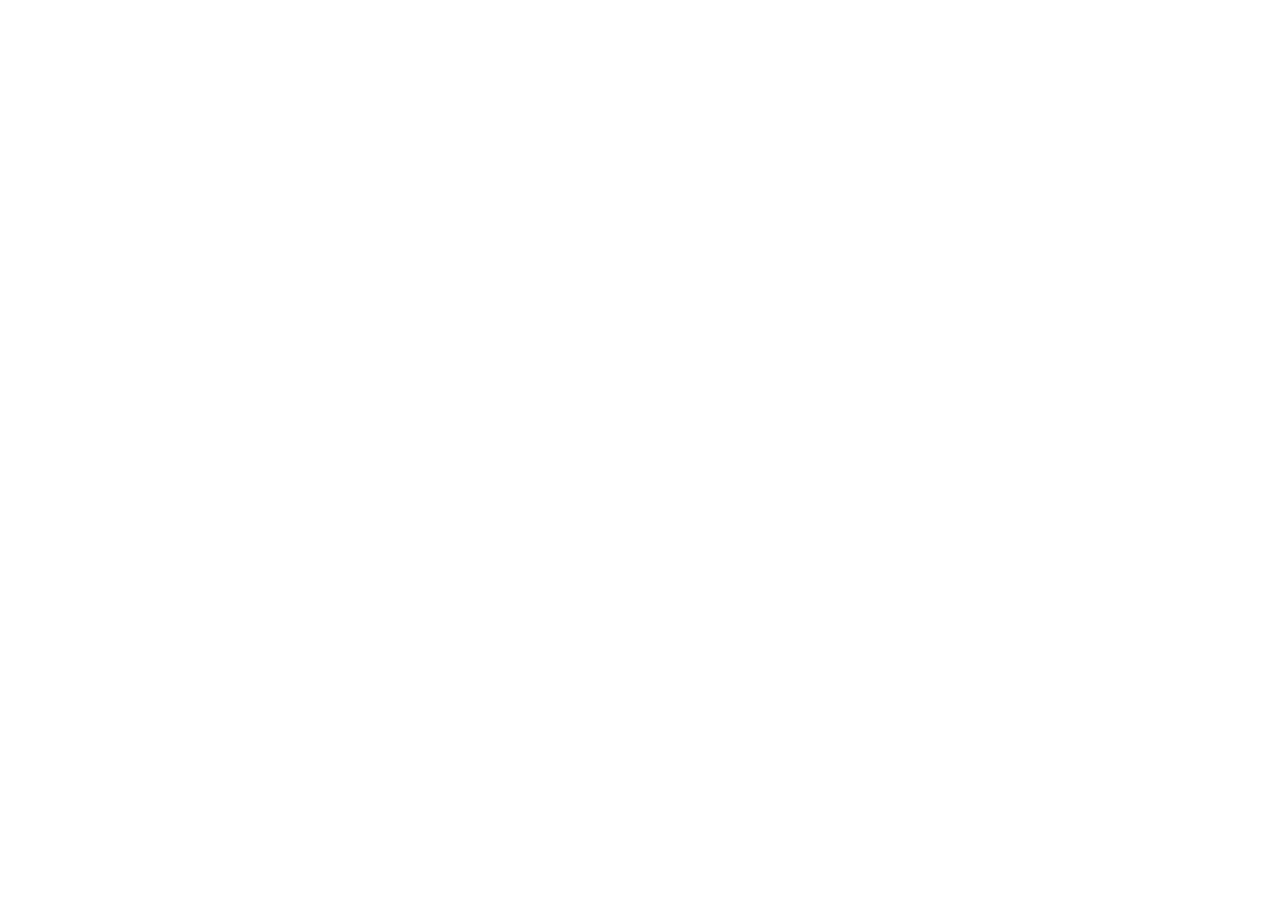
==== index.html @ edb7828b "Página principal e README" ====
<!doctype html>
<html lang="pt-BR">
<head>
  <meta charset="utf-8">
  <meta name="viewport" content="width=device-width, initial-scale=1, viewport-fit=cover">
  <meta name="theme-color" content="#1b2433">
  <title>Ludo de Sofá</title>
  <link rel="preconnect" href="https://fonts.googleapis.com">
  <link rel="stylesheet" href="https://fonts.googleapis.com/css2?family=Fredoka:wght@500;600;700&family=Nunito:wght@500;700;800&display=swap">
  <link rel="stylesheet" href="css/estilo.css">
</head>
<body>

<!-- ============ INÍCIO (computador/TV) ============ -->
<section id="inicio" class="tela" hidden>
  <div class="inicio-card">
    <div class="cores4"><span style="background:var(--red)"></span><span style="background:var(--green)"></span><span style="background:var(--yellow)"></span><span style="background:var(--blue)"></span></div>
    <h1>Ludo de Sofá</h1>
    <p>O tabuleiro fica nesta tela. Cada jogador lê o QR code com o celular, escolhe uma cor e usa o celular como controle.</p>
    <div class="linha-btns"><button class="btn grande" id="btn-criar">Criar sala</button></div>
    <p class="aviso" id="aviso-local" hidden>Você abriu o arquivo direto do computador. O celular só consegue entrar quando o jogo estiver publicado (GitHub Pages) ou servido pela rede. Veja o README.</p>
  </div>
</section>

<!-- ============ MESA (computador/TV) ============ -->
<section id="mesa" class="tela" hidden>

  <!-- sala de espera -->
  <div id="sala">
    <div class="qr-card">
      <span class="rotulo">Aponte a câmera do celular</span>
      <div class="qr" id="qr"><span class="aviso">Abrindo a sala…</span></div>
      <span class="rotulo">Sala</span>
      <span class="codigo" id="codigo">····</span>
      <span class="link" id="link"></span>
    </div>
    <div class="sala-info">
      <h2>Leia o QR code e escolha sua cor</h2>
      <div class="vagas" id="vagas"></div>
      <div class="linha-btns">
        <button class="btn grande" id="btn-comecar" disabled>Começar partida</button>
        <span class="aviso" id="dica-comecar">Precisa de pelo menos 2 jogadores.</span>
      </div>
      <p class="aviso" id="status-mesa">Conectando ao servidor de salas…</p>
    </div>
  </div>

  <!-- jogo -->
  <div id="jogo" hidden>
    <div class="tabuleiro-box"><svg id="svg" viewBox="0 0 15 15" role="img" aria-label="Tabuleiro de Ludo"></svg></div>
    <div class="painel">
      <div class="dado-box">
        <span class="quem" id="quem">Vez do Vermelho</span>
        <div class="dado" id="dado-mesa"><i></i><i></i><i></i><i></i><i></i><i></i><i></i><i></i><i></i></div>
        <p class="msg" id="msg-mesa"></p>
        <button class="btn" id="btn-rolar-local" hidden>Girar dado</button>
      </div>
      <div class="jogadores" id="jogadores"></div>
      <div class="qr-mini" id="qr-mini" hidden><div id="qr2"></div><span>Caiu a conexão de alguém? É só ler este QR code de novo com o mesmo celular.</span></div>
      <div class="linha-btns">
        <button class="btn vazado" id="btn-qr">Mostrar QR code</button>
        <button class="btn vazado" id="btn-nova">Voltar à sala</button>
      </div>
    </div>
  </div>

  <!-- fim -->
  <div class="sobreposto" id="fim" hidden>
    <div class="podio">
      <h2>Fim de jogo!</h2>
      <ol id="ranking"></ol>
      <button class="btn grande" id="btn-denovo" style="background:var(--tinta);color:var(--papel)">Jogar de novo</button>
    </div>
  </div>
</section>

<!-- ============ CONTROLE (celular) ============ -->
<section id="controle" class="tela" hidden>
  <div class="topo"><h2 id="c-titulo">Ludo de Sofá</h2><span class="status-rede" id="c-rede">Conectando</span></div>

  <div id="c-conectando" class="centro">
    <div class="dado rolando"><i class="on"></i><i></i><i class="on"></i><i></i><i class="on"></i><i></i><i class="on"></i><i></i><i class="on"></i></div>
    <p class="msg" id="c-conectando-msg">Entrando na sala…</p>
  </div>

  <div id="c-escolher" hidden>
    <p class="msg" style="margin-bottom:12px">Escolha sua cor</p>
    <div class="cores-btns" id="c-cores"></div>
    <p class="espera" id="c-escolher-aviso" style="margin-top:14px"></p>
  </div>

  <div id="c-aguardando" hidden>
    <div class="cartao-cor" id="c-cartao-sala"><span>Você é o</span><h2 id="c-nome-sala"></h2></div>
    <div class="centro"><p class="msg">Esperando o tabuleiro começar a partida…</p><p class="aviso" id="c-qtd"></p></div>
    <button class="btn vazado" id="c-trocar" style="width:100%">Trocar de cor</button>
  </div>

  <div id="c-jogando" hidden>
    <div style="display:grid;gap:18px">
      <div class="cartao-cor" id="c-cartao"><h2 id="c-nome"></h2><span class="msg" id="c-msg"></span></div>
      <button class="botao-dado" id="c-rolar" disabled>
        <div class="dado" id="dado-celular"><i></i><i></i><i></i><i></i><i></i><i></i><i></i><i></i><i></i></div>
        <span id="c-rolar-txt">Girar dado</span>
      </button>
      <div class="pinos" id="c-pinos"></div>
    </div>
  </div>

  <div id="c-fim" hidden class="centro">
    <h2 id="c-fim-titulo">Fim de jogo!</h2>
    <p class="msg" id="c-fim-msg"></p>
    <p class="aviso">Aguarde o tabuleiro começar outra partida.</p>
  </div>
</section>

<script src="https://cdn.jsdelivr.net/npm/peerjs@1.5.4/dist/peerjs.min.js"></script>
<script src="https://cdn.jsdelivr.net/npm/qrcode-generator@1.4.4/qrcode.js"></script>
<script src="js/regras.js"></script>
<script src="js/comum.js"></script>
<script src="js/mesa.js"></script>
<script src="js/controle.js"></script>
<script src="js/app.js"></script>
</body>
</html>
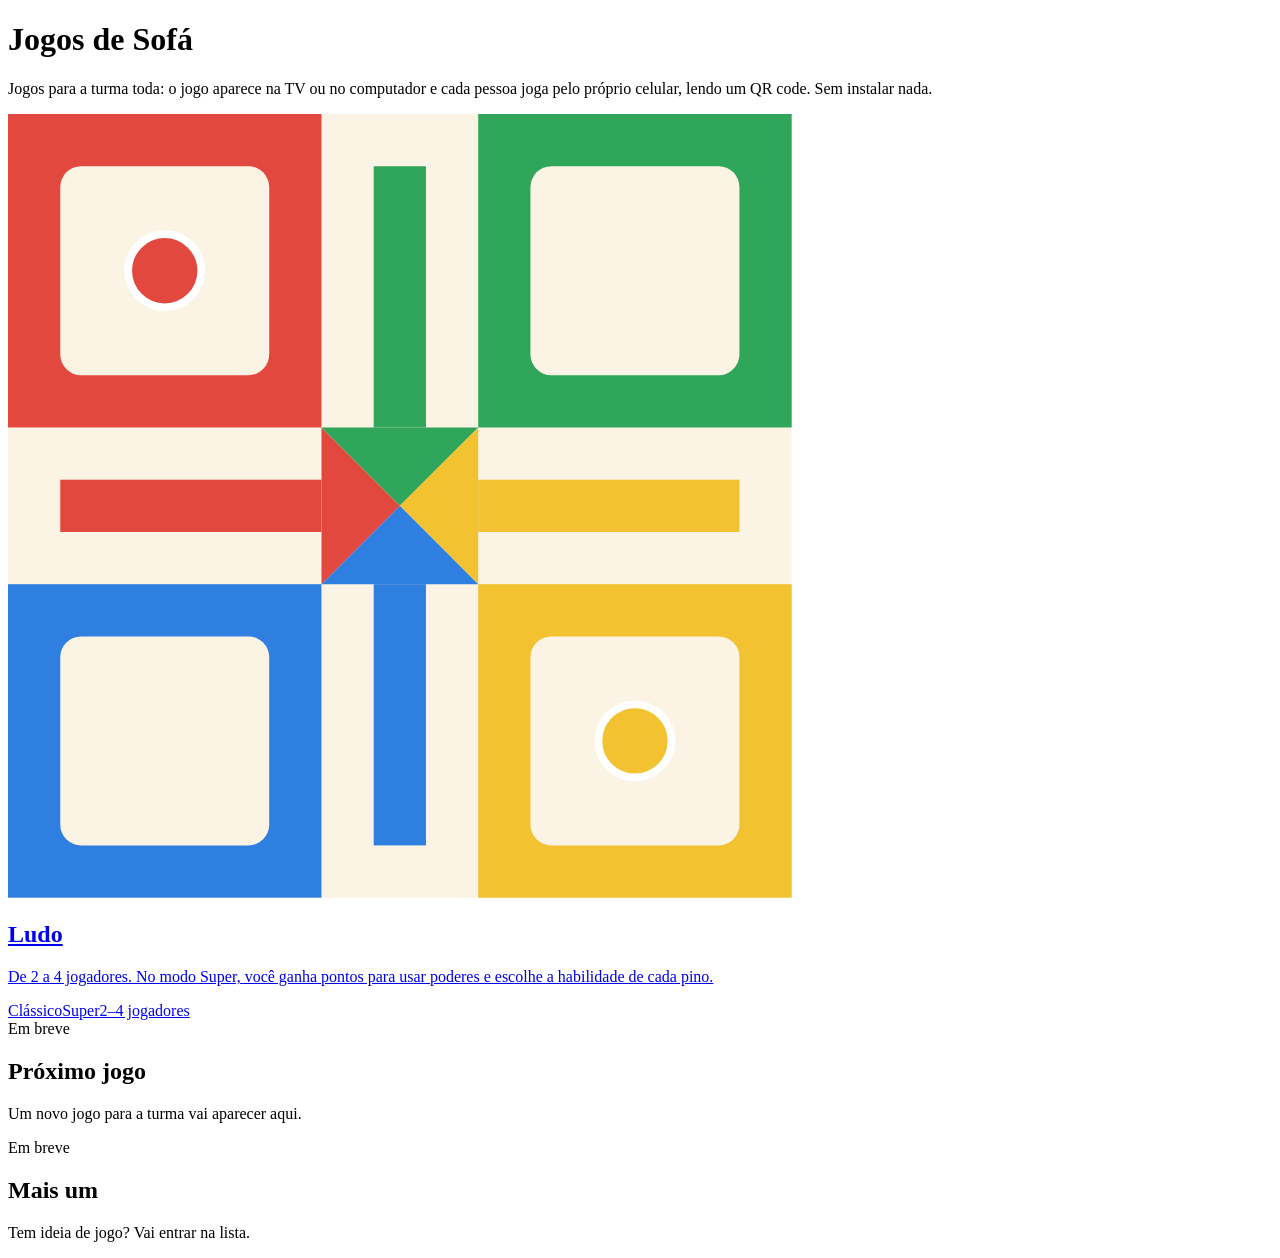
==== commit a0a5a97a: "Página inicial Jogos de Sofá e README" ====
--- a/index.html
+++ b/index.html
@@ -4,121 +4,50 @@
   <meta charset="utf-8">
   <meta name="viewport" content="width=device-width, initial-scale=1, viewport-fit=cover">
   <meta name="theme-color" content="#1b2433">
-  <title>Ludo de Sofá</title>
+  <title>Jogos de Sofá</title>
   <link rel="preconnect" href="https://fonts.googleapis.com">
   <link rel="stylesheet" href="https://fonts.googleapis.com/css2?family=Fredoka:wght@500;600;700&family=Nunito:wght@500;700;800&display=swap">
-  <link rel="stylesheet" href="css/estilo.css">
+  <link rel="stylesheet" href="comum/base.css">
 </head>
 <body>
+<main class="home">
+  <header class="home-topo">
+    <div class="cores4"><span style="background:var(--red)"></span><span style="background:var(--green)"></span><span style="background:var(--yellow)"></span><span style="background:var(--blue)"></span></div>
+    <h1>Jogos de Sofá</h1>
+    <p>Jogos para a turma toda: o jogo aparece na TV ou no computador e cada pessoa joga pelo próprio celular, lendo um QR code. Sem instalar nada.</p>
+  </header>
 
-<!-- ============ INÍCIO (computador/TV) ============ -->
-<section id="inicio" class="tela" hidden>
-  <div class="inicio-card">
-    <div class="cores4"><span style="background:var(--red)"></span><span style="background:var(--green)"></span><span style="background:var(--yellow)"></span><span style="background:var(--blue)"></span></div>
-    <h1>Ludo de Sofá</h1>
-    <p>O tabuleiro fica nesta tela. Cada jogador lê o QR code com o celular, escolhe uma cor e usa o celular como controle.</p>
-    <div class="linha-btns"><button class="btn grande" id="btn-criar">Criar sala</button></div>
-    <p class="aviso" id="aviso-local" hidden>Você abriu o arquivo direto do computador. O celular só consegue entrar quando o jogo estiver publicado (GitHub Pages) ou servido pela rede. Veja o README.</p>
-  </div>
-</section>
-
-<!-- ============ MESA (computador/TV) ============ -->
-<section id="mesa" class="tela" hidden>
-
-  <!-- sala de espera -->
-  <div id="sala">
-    <div class="qr-card">
-      <span class="rotulo">Aponte a câmera do celular</span>
-      <div class="qr" id="qr"><span class="aviso">Abrindo a sala…</span></div>
-      <span class="rotulo">Sala</span>
-      <span class="codigo" id="codigo">····</span>
-      <span class="link" id="link"></span>
+  <section class="jogos" aria-label="Jogos">
+    <a class="jogo" href="ludo/">
+      <div class="capa">
+        <svg viewBox="0 0 15 15" width="62%" aria-hidden="true">
+          <rect width="15" height="15" fill="#fbf3e4"/>
+          <rect width="6" height="6" fill="#e2483d"/><rect x="9" width="6" height="6" fill="#2fa65a"/>
+          <rect y="9" width="6" height="6" fill="#2f7fe0"/><rect x="9" y="9" width="6" height="6" fill="#f2c230"/>
+          <rect x="1" y="1" width="4" height="4" rx=".4" fill="#fbf3e4"/><rect x="10" y="1" width="4" height="4" rx=".4" fill="#fbf3e4"/>
+          <rect x="1" y="10" width="4" height="4" rx=".4" fill="#fbf3e4"/><rect x="10" y="10" width="4" height="4" rx=".4" fill="#fbf3e4"/>
+          <polygon points="6,6 6,9 7.5,7.5" fill="#e2483d"/><polygon points="6,6 9,6 7.5,7.5" fill="#2fa65a"/>
+          <polygon points="9,6 9,9 7.5,7.5" fill="#f2c230"/><polygon points="6,9 9,9 7.5,7.5" fill="#2f7fe0"/>
+          <rect x="1" y="7" width="5" height="1" fill="#e2483d"/><rect x="7" y="1" width="1" height="5" fill="#2fa65a"/>
+          <rect x="9" y="7" width="5" height="1" fill="#f2c230"/><rect x="7" y="9" width="1" height="5" fill="#2f7fe0"/>
+          <circle cx="3" cy="3" r=".7" fill="#e2483d" stroke="#fff" stroke-width=".15"/><circle cx="12" cy="12" r=".7" fill="#f2c230" stroke="#fff" stroke-width=".15"/>
+        </svg>
+      </div>
+      <h2>Ludo</h2>
+      <p>De 2 a 4 jogadores. No modo Super, você ganha pontos para usar poderes e escolhe a habilidade de cada pino.</p>
+      <div class="tags"><span class="tag">Clássico</span><span class="tag super">Super</span><span class="tag">2–4 jogadores</span></div>
+    </a>
+    <div class="jogo breve" aria-disabled="true">
+      <div class="capa">Em breve</div>
+      <h2>Próximo jogo</h2>
+      <p>Um novo jogo para a turma vai aparecer aqui.</p>
     </div>
-    <div class="sala-info">
-      <h2>Leia o QR code e escolha sua cor</h2>
-      <div class="vagas" id="vagas"></div>
-      <div class="linha-btns">
-        <button class="btn grande" id="btn-comecar" disabled>Começar partida</button>
-        <span class="aviso" id="dica-comecar">Precisa de pelo menos 2 jogadores.</span>
-      </div>
-      <p class="aviso" id="status-mesa">Conectando ao servidor de salas…</p>
+    <div class="jogo breve" aria-disabled="true">
+      <div class="capa">Em breve</div>
+      <h2>Mais um</h2>
+      <p>Tem ideia de jogo? Vai entrar na lista.</p>
     </div>
-  </div>
-
-  <!-- jogo -->
-  <div id="jogo" hidden>
-    <div class="tabuleiro-box"><svg id="svg" viewBox="0 0 15 15" role="img" aria-label="Tabuleiro de Ludo"></svg></div>
-    <div class="painel">
-      <div class="dado-box">
-        <span class="quem" id="quem">Vez do Vermelho</span>
-        <div class="dado" id="dado-mesa"><i></i><i></i><i></i><i></i><i></i><i></i><i></i><i></i><i></i></div>
-        <p class="msg" id="msg-mesa"></p>
-        <button class="btn" id="btn-rolar-local" hidden>Girar dado</button>
-      </div>
-      <div class="jogadores" id="jogadores"></div>
-      <div class="qr-mini" id="qr-mini" hidden><div id="qr2"></div><span>Caiu a conexão de alguém? É só ler este QR code de novo com o mesmo celular.</span></div>
-      <div class="linha-btns">
-        <button class="btn vazado" id="btn-qr">Mostrar QR code</button>
-        <button class="btn vazado" id="btn-nova">Voltar à sala</button>
-      </div>
-    </div>
-  </div>
-
-  <!-- fim -->
-  <div class="sobreposto" id="fim" hidden>
-    <div class="podio">
-      <h2>Fim de jogo!</h2>
-      <ol id="ranking"></ol>
-      <button class="btn grande" id="btn-denovo" style="background:var(--tinta);color:var(--papel)">Jogar de novo</button>
-    </div>
-  </div>
-</section>
-
-<!-- ============ CONTROLE (celular) ============ -->
-<section id="controle" class="tela" hidden>
-  <div class="topo"><h2 id="c-titulo">Ludo de Sofá</h2><span class="status-rede" id="c-rede">Conectando</span></div>
-
-  <div id="c-conectando" class="centro">
-    <div class="dado rolando"><i class="on"></i><i></i><i class="on"></i><i></i><i class="on"></i><i></i><i class="on"></i><i></i><i class="on"></i></div>
-    <p class="msg" id="c-conectando-msg">Entrando na sala…</p>
-  </div>
-
-  <div id="c-escolher" hidden>
-    <p class="msg" style="margin-bottom:12px">Escolha sua cor</p>
-    <div class="cores-btns" id="c-cores"></div>
-    <p class="espera" id="c-escolher-aviso" style="margin-top:14px"></p>
-  </div>
-
-  <div id="c-aguardando" hidden>
-    <div class="cartao-cor" id="c-cartao-sala"><span>Você é o</span><h2 id="c-nome-sala"></h2></div>
-    <div class="centro"><p class="msg">Esperando o tabuleiro começar a partida…</p><p class="aviso" id="c-qtd"></p></div>
-    <button class="btn vazado" id="c-trocar" style="width:100%">Trocar de cor</button>
-  </div>
-
-  <div id="c-jogando" hidden>
-    <div style="display:grid;gap:18px">
-      <div class="cartao-cor" id="c-cartao"><h2 id="c-nome"></h2><span class="msg" id="c-msg"></span></div>
-      <button class="botao-dado" id="c-rolar" disabled>
-        <div class="dado" id="dado-celular"><i></i><i></i><i></i><i></i><i></i><i></i><i></i><i></i><i></i></div>
-        <span id="c-rolar-txt">Girar dado</span>
-      </button>
-      <div class="pinos" id="c-pinos"></div>
-    </div>
-  </div>
-
-  <div id="c-fim" hidden class="centro">
-    <h2 id="c-fim-titulo">Fim de jogo!</h2>
-    <p class="msg" id="c-fim-msg"></p>
-    <p class="aviso">Aguarde o tabuleiro começar outra partida.</p>
-  </div>
-</section>
-
-<script src="https://cdn.jsdelivr.net/npm/peerjs@1.5.4/dist/peerjs.min.js"></script>
-<script src="https://cdn.jsdelivr.net/npm/qrcode-generator@1.4.4/qrcode.js"></script>
-<script src="js/regras.js"></script>
-<script src="js/comum.js"></script>
-<script src="js/mesa.js"></script>
-<script src="js/controle.js"></script>
-<script src="js/app.js"></script>
+  </section>
+</main>
 </body>
 </html>
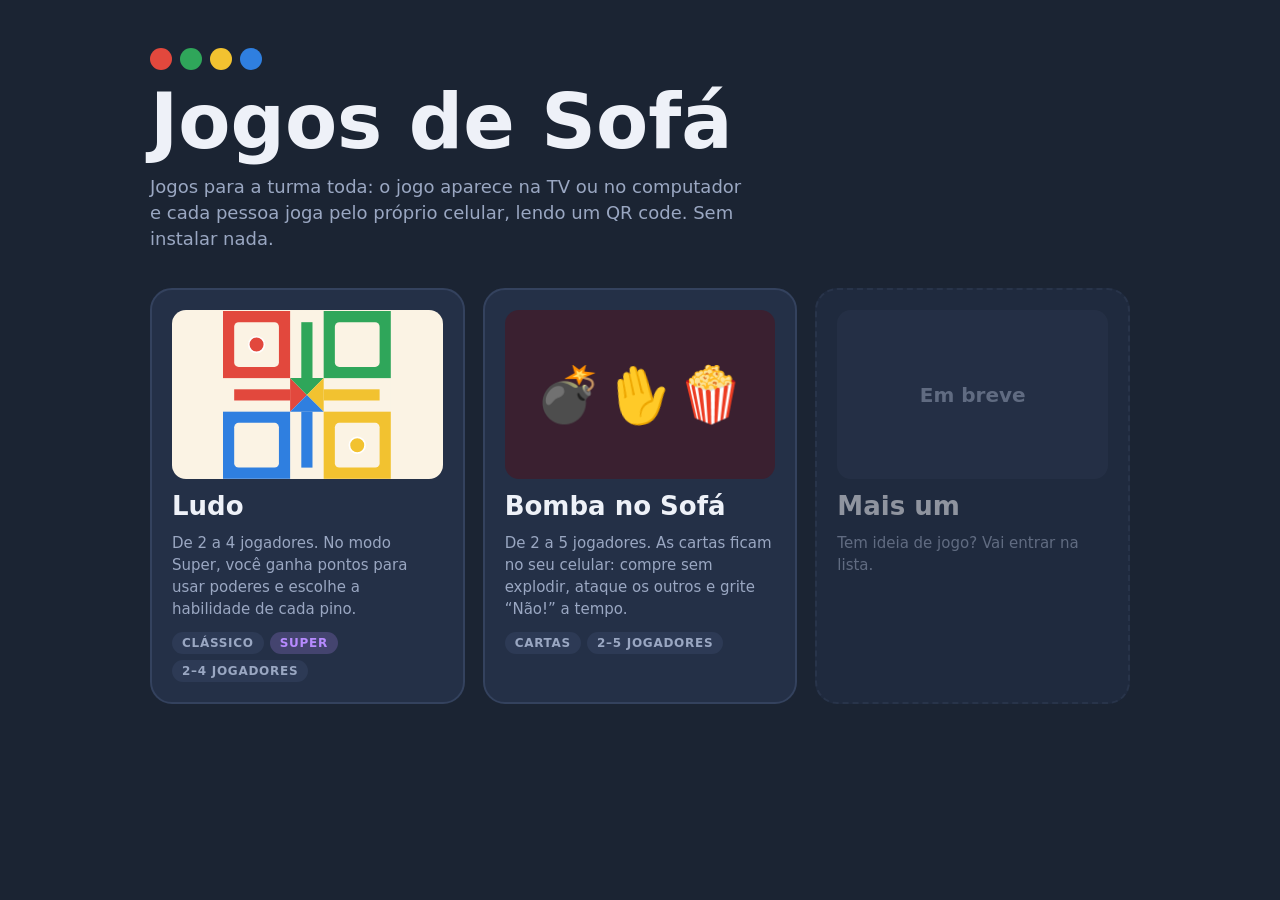
==== commit 3f913059: "Página inicial e README: Bomba no Sofá" ====
--- a/index.html
+++ b/index.html
@@ -37,11 +37,12 @@
       <p>De 2 a 4 jogadores. No modo Super, você ganha pontos para usar poderes e escolhe a habilidade de cada pino.</p>
       <div class="tags"><span class="tag">Clássico</span><span class="tag super">Super</span><span class="tag">2–4 jogadores</span></div>
     </a>
-    <div class="jogo breve" aria-disabled="true">
-      <div class="capa">Em breve</div>
-      <h2>Próximo jogo</h2>
-      <p>Um novo jogo para a turma vai aparecer aqui.</p>
-    </div>
+    <a class="jogo" href="bomba/">
+      <div class="capa capa-bomba" aria-hidden="true"><span>💣</span><span>✋</span><span>🍿</span></div>
+      <h2>Bomba no Sofá</h2>
+      <p>De 2 a 5 jogadores. As cartas ficam no seu celular: compre sem explodir, ataque os outros e grite “Não!” a tempo.</p>
+      <div class="tags"><span class="tag">Cartas</span><span class="tag">2–5 jogadores</span></div>
+    </a>
     <div class="jogo breve" aria-disabled="true">
       <div class="capa">Em breve</div>
       <h2>Mais um</h2>
--- a/comum/base.css
+++ b/comum/base.css
@@ -0,0 +1,66 @@
+/* Jogos de Sofá — base compartilhada por todos os jogos.
+   Visual: mesa de jogo escura, peças e cartas claras. Um tema só, de propósito. */
+:root {
+  color-scheme: dark;
+  --mesa: #1b2433; --mesa-2: #243047; --mesa-3: #2d3a55; --linha: #34425e;
+  --papel: #fbf3e4; --tinta: #1d2330; --apagado: #9aa7c2; --texto: #eef1f8;
+  --red: #e2483d; --green: #2fa65a; --yellow: #f2c230; --blue: #2f7fe0;
+  --alerta: #ff6b5e; --ok: #4ade80; --super: #b78bff;
+  --titulo: "Fredoka", "Trebuchet MS", system-ui, sans-serif;
+  --corpo: "Nunito", system-ui, -apple-system, "Segoe UI", sans-serif;
+}
+* { box-sizing: border-box; }
+[hidden] { display: none !important; }
+html, body { height: 100%; margin: 0; }
+body {
+  background: var(--mesa); color: var(--texto); font-family: var(--corpo); font-size: 16px;
+  padding: env(safe-area-inset-top, 0px) max(16px, env(safe-area-inset-right, 0px)) env(safe-area-inset-bottom, 0px) max(16px, env(safe-area-inset-left, 0px));
+  -webkit-tap-highlight-color: transparent;
+}
+h1, h2, h3 { font-family: var(--titulo); margin: 0; font-weight: 600; text-wrap: balance; }
+p { margin: 0; line-height: 1.45; }
+a { color: inherit; }
+button, select, input { font: inherit; color: inherit; }
+button { cursor: pointer; border: 0; border-radius: 14px; touch-action: manipulation; }
+button:focus-visible, a:focus-visible, select:focus-visible, input:focus-visible { outline: 3px solid var(--yellow); outline-offset: 2px; }
+button:disabled { cursor: not-allowed; opacity: .4; }
+.tela { min-height: 100%; padding-block: 20px; }
+.btn { background: var(--texto); color: var(--tinta); padding: 14px 18px; font-weight: 800; }
+.btn.vazado { background: transparent; border: 2px solid var(--linha); color: var(--texto); }
+.btn.grande { font: 700 22px var(--titulo); padding: 18px 26px; border-radius: 18px; }
+.aviso { font-size: 14px; color: var(--apagado); }
+.erro { color: #ffb4ab; }
+.cores4 { display: flex; gap: 8px; }
+.cores4 span { width: 22px; height: 22px; border-radius: 50%; }
+.voltar { display: inline-flex; gap: 6px; align-items: center; color: var(--apagado); text-decoration: none; font-weight: 700; font-size: 14px; }
+.voltar:hover { color: var(--texto); }
+
+/* ---------- home ---------- */
+.home { max-width: 980px; margin: 0 auto; display: grid; gap: 36px; padding-block: 48px; }
+.home-topo { display: grid; gap: 14px; }
+.home-topo h1 { font-size: clamp(44px, 8vw, 76px); line-height: 1; }
+.home-topo p { color: var(--apagado); max-width: 52ch; font-size: 18px; }
+.jogos { display: grid; grid-template-columns: repeat(auto-fill, minmax(260px, 1fr)); gap: 18px; }
+.jogo { background: var(--mesa-2); border: 2px solid var(--linha); border-radius: 22px; padding: 20px; display: grid; gap: 12px; text-decoration: none; color: inherit; align-content: start; }
+a.jogo:hover { border-color: var(--apagado); transform: translateY(-2px); transition: transform .15s, border-color .15s; }
+.jogo .capa { aspect-ratio: 16 / 10; border-radius: 14px; background: var(--papel); display: grid; place-items: center; overflow: hidden; }
+.jogo h2 { font-size: 26px; }
+.jogo p { color: var(--apagado); font-size: 15px; }
+.jogo .tags { display: flex; gap: 6px; flex-wrap: wrap; }
+.tag { font-size: 12px; font-weight: 800; letter-spacing: .06em; text-transform: uppercase; padding: 4px 10px; border-radius: 99px; background: var(--mesa-3); color: var(--apagado); }
+.tag.super { background: color-mix(in srgb, var(--super) 22%, transparent); color: var(--super); }
+.capa-bomba { background: #3a2030 !important; gap: 4px; grid-auto-flow: column; place-content: center; font-size: 54px; }
+.capa-bomba span:nth-child(2) { transform: rotate(-12deg); }
+.jogo.breve { opacity: .55; border-style: dashed; }
+.jogo.breve .capa { background: var(--mesa-3); color: var(--apagado); font: 600 20px var(--titulo); }
+
+/* ---------- dado (TV e celular) ---------- */
+.dado { --t: 84px; width: var(--t); height: var(--t); background: var(--papel); border-radius: calc(var(--t) * .22); display: grid; grid-template: repeat(3, 1fr) / repeat(3, 1fr); padding: calc(var(--t) * .15); gap: 2px; box-shadow: inset 0 calc(var(--t) * -.07) 0 rgba(0, 0, 0, .14), 0 8px 24px rgba(0, 0, 0, .3); }
+.dado i { width: calc(var(--t) * .17); height: calc(var(--t) * .17); border-radius: 50%; background: var(--tinta); place-self: center; visibility: hidden; }
+.dado i.on { visibility: visible; }
+.dado.rolando { animation: chacoalha .12s linear infinite; }
+@keyframes chacoalha { 0% { transform: rotate(-12deg) scale(1.04); } 50% { transform: rotate(12deg) scale(.97); } 100% { transform: rotate(-12deg) scale(1.04); } }
+
+@media (prefers-reduced-motion: reduce) {
+  *, *::before, *::after { animation-duration: .01ms !important; animation-iteration-count: 1 !important; transition: none !important; }
+}
